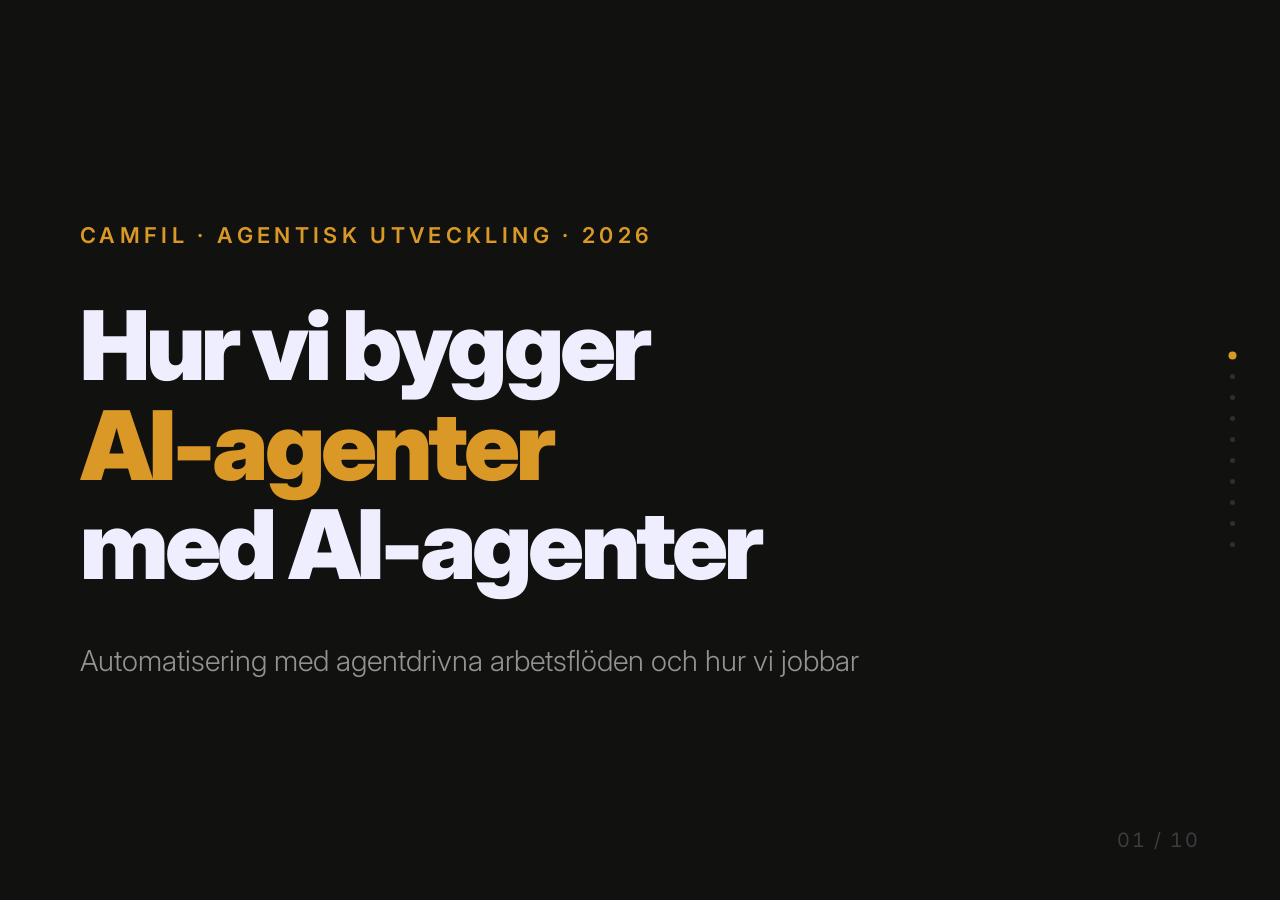
==== index.html @ 4ee9a657 "workflow: Mål 2 impl+test->5%, planering->35%, review->45% https://claude.ai/code/session_01Pp6JruRg" ====
<!DOCTYPE html>
<html lang="sv">
<head>
  <meta charset="UTF-8">
  <meta name="viewport" content="width=device-width, initial-scale=1.0">
  <title>Agentisk Utveckling @ Camfil</title>
  <link rel="icon" href="favicon.ico" sizes="any">
  <link rel="preconnect" href="https://fonts.googleapis.com">
  <link rel="preconnect" href="https://fonts.gstatic.com" crossorigin>
  <link href="https://fonts.googleapis.com/css2?family=Inter:wght@300;400;500;600;700;900&display=swap" rel="stylesheet">
  <style>
    :root {
      --accent:  #da9926;
      --acc-bg:  rgba(218,153,38,0.1);
      --acc-bd:  rgba(218,153,38,0.2);
      --muted:   #939393;
      --hero-bg: #111110;
      --white:   #ffffff;
      --sepia:   #faf6ef;
    }

    *, *::before, *::after { box-sizing: border-box; margin: 0; padding: 0; }
    html, body { height: 100%; }

    body {
      font-family: 'Inter', system-ui, sans-serif;
      background: var(--hero-bg);
      overflow: hidden;
      transition: background-color 0.25s ease;
    }

    main {
      height: 100vh;
      overflow-y: scroll;
      scroll-snap-type: y mandatory;
      overscroll-behavior-y: none;
    }

    /* ── Sections: alternating white / sepia, hero dark ── */
    section {
      height: 100vh;
      scroll-snap-align: start;
      position: relative;
      display: flex;
      flex-direction: column;
      justify-content: center;
      padding: 2.5rem clamp(2rem, 7vw, 6rem);
      color: #0d0d1e;
      border-radius: 20px 20px 0 0;
    }

    /* Cap content width and center on wide screens, double base font */
    @media (min-width: 900px) {
      html { font-size: 32px; }
      section {
        padding-left:  max(2.5rem, calc(50% - 600px));
        padding-right: max(2.5rem, calc(50% - 600px));
      }
    }

    /* Even content slides: white */
    section:nth-child(2n)   { background: var(--white); }

    /* Odd content slides (not hero): sepia */
    section:nth-child(2n+1):not(:first-child) { background: var(--sepia); }

    /* Hero: mörk */
    section:first-child {
      background: var(--hero-bg);
      color: #eeeeff;
      border-radius: 0;
    }

    /* ── Hero ── */
    .eyebrow {
      font-size: 0.68rem;
      font-weight: 600;
      letter-spacing: 0.2em;
      text-transform: uppercase;
      color: var(--accent);
      margin-bottom: 1.5rem;
    }

    h1 {
      font-size: clamp(3rem, 7vw, 6rem);
      font-weight: 900;
      line-height: 1.04;
      letter-spacing: -0.04em;
      margin-bottom: 1.5rem;
    }

    h1 em { font-style: normal; color: var(--accent); }

    .hero-sub {
      font-size: clamp(0.9rem, 1.4vw, 1.1rem);
      color: var(--muted);
      font-weight: 300;
      max-width: 46ch;
    }

    /* ── Slide header ── */
    .slide-label {
      font-size: 0.65rem;
      font-weight: 600;
      letter-spacing: 0.18em;
      text-transform: uppercase;
      color: var(--accent);
      margin-bottom: 0.35rem;
    }

    h2 {
      font-size: clamp(1.7rem, 3.5vw, 3rem);
      font-weight: 700;
      letter-spacing: -0.03em;
      margin-bottom: 0.7rem;
    }

    /* ── Horizontal scroll wrapper for wide grids ── */
    .scroll-x {
      overflow-x: auto;
      overscroll-behavior: contain;
      padding-bottom: 0.5rem;
    }

    /* ── Grids ── */
    .cols   { display: grid; gap: 1rem; }
    .cols-2 { grid-template-columns: 1fr 1fr; }
    .cols-3 { grid-template-columns: 1fr 1fr 1fr; }
    .stack  { display: flex; flex-direction: column; gap: 0.3rem; }

    @media (max-width: 600px) {
      .cols-2, .cols-3 { grid-template-columns: 1fr; }
    }

    /* ── External link badge ── */
    .ext {
      font-size: 0.48em;
      font-weight: 700;
      color: var(--accent);
      text-decoration: none;
      border-bottom: 1px solid rgba(218,153,38,0.35);
      letter-spacing: 0.06em;
      padding: 0.05em 0.2em;
      vertical-align: middle;
      margin-left: 0.25em;
      opacity: 0.65;
      transition: opacity 0.15s;
      white-space: nowrap;
    }
    .ext:hover { opacity: 1; }

    /* ── Card ── */
    .card {
      border-radius: 12px;
      padding: 0.45rem 1.1rem;
    }

    /* White slide → kort med ljusgrå bakgrund */
    section:nth-child(2n) .card {
      background: #f4f4f8;
      border: 1px solid #e8e8ee;
    }

    /* Sepia slide → vita kort */
    section:nth-child(2n+1):not(:first-child) .card {
      background: var(--white);
      box-shadow: 0 1px 3px rgba(13,13,30,0.07), 0 0 0 1px rgba(13,13,30,0.05);
    }

    .card-head {
      display: flex;
      align-items: center;
      flex-wrap: wrap;
      gap: 0.45rem;
      margin-bottom: 0.35rem;
    }

    .card-head .card-label { margin-bottom: 0; }

    .card-label {
      font-size: 0.62rem;
      font-weight: 700;
      letter-spacing: 0.14em;
      text-transform: uppercase;
      color: var(--accent);
      margin-bottom: 0.85rem;
    }

    /* ── List ── */
    ul.pts {
      list-style: none;
      display: flex;
      flex-direction: column;
      gap: 0.4rem;
    }

    ul.pts li {
      display: flex;
      gap: 0.55rem;
      font-size: 0.95rem;
      color: var(--muted);
      line-height: 1.45;
    }

    ul.pts li::before {
      content: '›';
      color: var(--accent);
      font-weight: 700;
      flex-shrink: 0;
    }

    /* ── Flow nodes ── */
    .flow {
      display: flex;
      align-items: center;
      gap: 0.4rem;
      flex-wrap: wrap;
      margin: 0.4rem 0;
    }

    .fn {
      background: rgba(13,13,30,0.05);
      border: 1px solid rgba(13,13,30,0.1);
      border-radius: 6px;
      padding: 0.3rem 0.8rem;
      font-size: 0.9rem;
      font-weight: 500;
    }

    .fa { color: var(--accent); font-size: 0.85rem; }

    /* ── Tags ── */
    .tags { display: flex; flex-wrap: wrap; gap: 0.38rem; margin-top: 0.5rem; }

    .tag {
      padding: 0.18rem 0.6rem;
      border-radius: 99px;
      font-size: 0.67rem;
      font-weight: 600;
      background: var(--acc-bg);
      border: 1px solid var(--acc-bd);
      color: var(--accent);
    }
    .tag.t { background: var(--acc-bg); border-color: var(--acc-bd); color: var(--accent); }
    .tag.g { background: rgba(22,163,74,0.1);  border-color: rgba(22,163,74,0.2);  color: #16a34a; }

    /* ── Bullet rows ── */
    .brows { display: flex; flex-direction: column; gap: 0.35rem; }
    .brow  { display: flex; align-items: flex-start; gap: 0.65rem; }

    .bicon {
      width: 1.7rem;
      height: 1.7rem;
      border-radius: 8px;
      background: var(--acc-bg);
      border: 1px solid var(--acc-bd);
      display: flex;
      align-items: center;
      justify-content: center;
      font-size: 0.85rem;
      flex-shrink: 0;
      margin-top: 0.05rem;
    }

    .bt { font-size: 1rem; font-weight: 600; margin-bottom: 0.15rem; }
    .bd { font-size: 0.85rem; color: var(--muted); line-height: 1.3; }

    /* ── Explainer text ── */
    .explain { font-size: 0.85rem; color: var(--muted); margin-bottom: 0.4rem; }

    /* ── Meme slides ── */
    .meme {
      display: flex;
      flex-direction: column;
      align-items: center;
      justify-content: center;
      height: 100%;
      text-align: center;
      gap: 1.5rem;
    }

    .meme-title {
      font-size: clamp(2.5rem, 6vw, 5rem);
      font-weight: 900;
      letter-spacing: -0.03em;
      margin: 0;
    }

    .meme-img {
      max-width: min(85vw, 28rem);
      max-height: 50vh;
      border-radius: 12px;
      box-shadow: 0 8px 28px rgba(0,0,0,0.3);
    }

    /* ── Nav dots ── */
    #dots {
      position: fixed;
      right: 1.4rem;
      top: 50%;
      transform: translateY(-50%);
      display: flex;
      flex-direction: column;
      gap: 0.5rem;
      z-index: 999;
    }

    .dot {
      width: 5px;
      height: 5px;
      border-radius: 50%;
      background: rgba(100,100,140,0.35);
      border: none;
      cursor: pointer;
      padding: 0;
      transition: background .2s, transform .2s;
    }

    .dot.on { background: var(--accent); transform: scale(1.6); }

    /* ── Slide counter ── */
    .ctr {
      position: absolute;
      bottom: 1.5rem;
      right: 2.5rem;
      font-size: 0.62rem;
      letter-spacing: 0.1em;
      font-variant-numeric: tabular-nums;
      color: rgba(13,13,30,0.25);
    }

    section:first-child .ctr { color: rgba(238,238,255,0.2); }

    /* ── Tooltip on brow items ── */
    .brow-tip { position: relative; }
    .brow-tip::after {
      content: attr(data-tip);
      position: absolute;
      bottom: calc(100% + 0.4rem);
      left: 0;
      background: rgba(13,13,30,0.93);
      color: #eeeeff;
      padding: 0.55em 0.8em;
      border-radius: 10px;
      font-size: 0.55rem;
      line-height: 1.5;
      width: 18rem;
      max-width: 90vw;
      pointer-events: none;
      opacity: 0;
      transition: opacity 0.15s ease;
      z-index: 50;
    }
    .brow-tip:hover::after { opacity: 1; }

    /* ── Insikter slide: 3-col tighter fit at 720p ── */
    #insikter .brows { gap: 0.65rem; }
    #insikter h2 { margin-bottom: 0.3rem; }
    #insikter .slide-label { margin-bottom: 0.12rem; }
    #insikter .bt { font-size: 0.82rem; }
    #insikter .bd { font-size: 0.72rem; }
    #insikter .bicon { width: 1.2rem; height: 1.2rem; font-size: 0.72rem; }
    #insikter .brow { gap: 0.4rem; }

    /* ── Phase bars ── */
    .ph-legend {
      display: flex;
      gap: 1.1rem;
      margin-bottom: 1rem;
      flex-wrap: wrap;
    }
    .ph-legend span {
      display: flex;
      align-items: center;
      gap: 0.3rem;
      font-size: 0.6rem;
      font-weight: 600;
      text-transform: uppercase;
      letter-spacing: 0.12em;
      color: var(--muted);
    }
    .ph-dot {
      display: inline-block;
      width: 0.55rem;
      height: 0.55rem;
      border-radius: 2px;
      flex-shrink: 0;
    }
    .ph-bars { display: flex; flex-direction: column; gap: 1rem; }
    .ph-row  { display: flex; align-items: center; gap: 0.85rem; }
    .ph-lbl  {
      width: 3.5rem;
      font-size: 0.65rem;
      font-weight: 700;
      text-align: right;
      color: var(--muted);
      flex-shrink: 0;
      white-space: nowrap;
    }
    .ph-track {
      display: flex;
      height: 2.6rem;
      border-radius: 10px;
      overflow: hidden;
      gap: 3px;
    }
    .ph-seg {
      display: flex;
      align-items: center;
      justify-content: center;
      min-width: 0;
      overflow: hidden;
    }
    .ph-seg span {
      font-size: 0.48rem;
      font-weight: 700;
      color: rgba(255,255,255,0.9);
      white-space: nowrap;
      letter-spacing: 0.06em;
      text-transform: uppercase;
    }
    .ph-seg.ph-hi { box-shadow: 0 5px 0 0 rgba(255,255,255,0.75) inset; }
    .ph-col { display: flex; flex-direction: column; gap: 0.25rem; flex: 1; }
    .ph-note { font-size: 0.46rem; font-weight: 500; color: var(--muted); }
  </style>
</head>
<body>

<nav id="dots" aria-label="Navigering"></nav>

<main id="scroll">

  <!-- 1 ── HERO -->
  <section id="hero">
    <p class="eyebrow">Camfil · Agentisk Utveckling · 2026</p>
    <h1>Hur vi bygger<br><em>AI-agenter</em><br>med AI-agenter</h1>
    <p class="hero-sub">Automatisering med agentdrivna arbetsflöden och hur vi jobbar</p>
    <span class="ctr">01 / 10</span>
  </section>

  <!-- 2 ── VAD VI BYGGER -->
  <section id="system">
    <p class="slide-label">Systemet</p>
    <h2>Vad vi bygger</h2>
    <div class="flow" style="margin-bottom:1.25rem">
      <span class="fn">Mailbox</span>
      <span class="fa">→</span>
      <span class="fn">Logic Apps</span>
      <span class="fa">→</span>
      <span class="fn">LangGraph-tjänst</span>
      <span class="fa">→</span>
      <span class="fn">ERP</span>
    </div>
    <div class="cols cols-2">
      <div class="card">
        <p class="card-label">Chat-Agent</p>
        <ul class="pts">
          <li>Hanterar kundfrågor och statusförfrågningar</li>
          <li>Söker i ordrar, produkter och kundinformation</li>
          <li>Outlook/mailbox-integration, taggar som AI Quote</li>
          <li>HITL-bekräftelse för att konvertera offert till order</li>
        </ul>
      </div>
      <div class="card">
        <p class="card-label">Mail-to-Order</p>
        <ul class="pts">
          <li>Tolkar mejlbilagor med Document Intelligence</li>
          <li>Matchar kunder/produkter och graderar träffsäkerheten</li>
          <li>Förbereder PO/RFQ-underlag och skickar godkänt till ERP</li>
          <li>Kräver mänsklig verifiering innan order bekräftas</li>
        </ul>
      </div>
    </div>
    <span class="ctr">02 / 10</span>
  </section>

  <!-- 3 ── ARKITEKTUR -->
  <section id="arkitektur">
    <p class="slide-label">Teknik</p>
    <h2>Arkitektur & Integration</h2>
    <div style="margin-bottom:0.6rem">
      <p style="font-size:0.65rem;color:var(--accent);font-weight:700;letter-spacing:0.14em;text-transform:uppercase;margin-bottom:0.4rem">Inläsning (sök)</p>
      <div class="flow">
        <span class="fn">ERP-system</span>
        <span class="fa">→</span>
        <span class="fn">Microsoft Fabric</span>
        <span class="fa">→</span>
        <span class="fn">Azure Search</span>
      </div>
      <div class="tags">
        <span class="tag t">Ordrar</span>
        <span class="tag t">Produkter</span>
        <span class="tag t">Kunder</span>
        <span class="tag">EMEA</span>
        <span class="tag">AMER</span>
      </div>
    </div>
    <p class="explain">ERP är affärssystem som hanterar ordrar, lager och kunddata hos Camfils bolag i olika regioner. Orderexport sker per ERP, med olika integrationssätt</p>
    <div class="stack">
        <div class="card">
          <div class="card-head">
            <p class="card-label">Dynamics 365</p>
            <span class="tag">Europa</span>
            <span class="tag">EMEA</span>
          </div>
          <p class="bd">Orderexport via Azure API Management</p>
        </div>
        <div class="card">
          <div class="card-head">
            <p class="card-label">MacPac</p>
            <span class="tag">USA</span>
            <span class="tag">AMER</span>
          </div>
          <p class="bd">Filbaserad orderexport</p>
        </div>
        <div class="card">
          <div class="card-head">
            <p class="card-label">Varnet</p>
            <span class="tag">Kanada</span>
            <span class="tag">AMER</span>
          </div>
          <p class="bd">Orderexport via SalesOrders REST API</p>
        </div>
    </div>
    <span class="ctr">03 / 10</span>
  </section>

  <!-- 4 ── MEME: WINDOWS -->
  <section id="windows">
    <div class="meme">
      <h2 class="meme-title">Windows</h2>
      <img class="meme-img" src="assets/windows-nerd.jpg" alt="90-talsnörd vid en gammal dator i källaren">
    </div>
    <span class="ctr">04 / 10</span>
  </section>

  <!-- 5 ── MEME: WSL -->
  <section id="wsl">
    <div class="meme">
      <h2 class="meme-title">WSL</h2>
      <img class="meme-img" src="assets/hackerman-powerglove.jpg" alt="Hackerman drar på sin powerglove">
    </div>
    <span class="ctr">05 / 10</span>
  </section>

  <!-- 6 ── PRODUKTION & MONITORERING -->
  <section id="produktion">
    <p class="slide-label">Produktion</p>
    <h2>Monitorering & Produktionsdata</h2>
    <div class="cols cols-2">
      <div class="brows">
        <div class="brow">
          <div class="bicon">👁</div>
          <div>
            <p class="bt">App Insights</p>
            <p class="bd">Direkta frågor mot telemetri, traces och loggar</p>
          </div>
        </div>
        <div class="brow">
          <div class="bicon">📊</div>
          <div>
            <p class="bt">Microsoft Fabric</p>
            <p class="bd">Analytics, datakvalitet och pipeline-status</p>
          </div>
        </div>
      </div>
      <div class="brows">
        <div class="brow">
          <div class="bicon">🗄</div>
          <div>
            <p class="bt">Läsåtkomst till prod-DB</p>
            <p class="bd">Direkta frågor för diagnos och validering</p>
          </div>
        </div>
        <div class="brow">
          <div class="bicon">🔁</div>
          <div>
            <p class="bt">Produktionsdata</p>
            <p class="bd">Anrop mot API och Logic Apps för kontrollerad omkörning. Konservativ retry-strategi minskar risken för dubbletter</p>
          </div>
        </div>
      </div>
    </div>
    <span class="ctr">06 / 10</span>
  </section>

  <!-- 7 ── AGENTDRIVET ARBETSSÄTT -->
  <section id="arbetsprocess">
    <p class="slide-label">Arbetssätt</p>
    <h2>Agentdriven arbetsprocess</h2>
    <div class="flow" style="margin-bottom:1.25rem">
      <span class="fn">DevOps MCP</span>
      <span class="fa">→</span>
      <span class="fn">Worktree + tmux</span>
      <span class="fa">→</span>
      <span class="fn">Design / plan</span>
      <span class="fa">→</span>
      <span class="fn">Kod</span>
      <span class="fa">→</span>
      <span class="fn">Testskills</span>
    </div>
    <div class="cols cols-2">
      <div class="brows">
        <div class="brow">
          <div class="bicon">🗂</div>
          <div>
            <p class="bt">DevOps MCP</p>
            <p class="bd">Agenten hämtar och uppdaterar tasks direkt, utan att lämna terminalen</p>
          </div>
        </div>
        <div class="brow">
          <div class="bicon">⌥</div>
          <div>
            <p class="bt">Worktree + tmux</p>
            <p class="bd">Egen branch och session per uppgift, flera agenter parallellt</p>
          </div>
        </div>
      </div>
      <div class="brows">
        <div class="brow">
          <div class="bicon">🧭</div>
          <div>
            <p class="bt">Design / plan</p>
            <p class="bd">Agenten skissar lösningen innan koden skrivs</p>
          </div>
        </div>
        <div class="brow">
          <div class="bicon">🧪</div>
          <div>
            <p class="bt">Testskills</p>
            <p class="bd">E2E- och subgraph-tester lokalt, mot en live LLM</p>
          </div>
        </div>
      </div>
    </div>
    <span class="ctr">07 / 10</span>
  </section>

  <!-- 8 ── LOKALA SUPERKRAFTER -->
  <section id="superkrafter">
    <p class="slide-label">Miljö</p>
    <h2>Lokala superkrafter</h2>
    <div class="cols cols-2">
      <div class="brows">
        <div class="brow">
          <div class="bicon">🧪</div>
          <div>
            <p class="bt">TDD + coding-subagents</p>
            <p class="bd">Testdriven implementation med dedikerade coding-subagents</p>
          </div>
        </div>
        <div class="brow">
          <div class="bicon">📚</div>
          <div>
            <p class="bt">Best practices & discovery</p>
            <p class="bd">/langgraph-fundamentals + <a href="https://github.com/safishamsi/graphify" target="_blank" class="ext">graphify ↗</a> hittar och indexerar i kodbasen</p>
          </div>
        </div>
        <div class="brow">
          <div class="bicon">🌐</div>
          <div>
            <p class="bt">Chrome MCP</p>
            <p class="bd">Agenten kör webbläsaren själv, browsertestning utan manuella steg</p>
          </div>
        </div>
      </div>
      <div class="brows">
        <div class="brow">
          <div class="bicon">🔍</div>
          <div>
            <p class="bt">/code-review & /simplify</p>
            <p class="bd">Flera skills som granskar och förenklar kod innan den når en människa</p>
          </div>
        </div>
        <div class="brow">
          <div class="bicon">✅</div>
          <div>
            <p class="bt">/pr-ready</p>
            <p class="bd">Stämmer av mot issue och acceptanskriterier, lintar, testar, skapar PR med mall och tilldelar reviewers</p>
          </div>
        </div>
      </div>
    </div>
    <span class="ctr">08 / 10</span>
  </section>

  <!-- 9 ── INSIKTER -->
  <section id="insikter">
    <p class="slide-label">Insikter</p>
    <h2>Vad vi lärt oss</h2>
    <div class="cols cols-3">
      <div class="brows">
        <div class="brow">
          <div class="bicon">💸</div>
          <div>
            <p class="bt">Äntligen lönsamt att optimera</p>
            <p class="bd">Det som scriptas sparar pengar. Manuellt klickande gör det inte</p>
          </div>
        </div>
        <div class="brow">
          <div class="bicon">🤝</div>
          <div>
            <p class="bt">Mindre kontroll, bättre resultat</p>
            <p class="bd">Styrda flöden fastnar. Fria supervisors löser det</p>
          </div>
        </div>
        <div class="brow">
          <div class="bicon">⚡</div>
          <div>
            <p class="bt">Parallellism kan vara billigare</p>
            <p class="bd">Fler anrop men färre agent-turns. Totalt billigare</p>
          </div>
        </div>
      </div>
      <div class="brows">
        <div class="brow">
          <div class="bicon">🧹</div>
          <div>
            <p class="bt">#lintmaxxing</p>
            <p class="bd">Alla lint-regler på. Tvingar fram enklare kod</p>
          </div>
        </div>
        <div class="brow">
          <div class="bicon">🔄</div>
          <div>
            <p class="bt">Självförbättrande workflow</p>
            <p class="bd">Skills för rutinarbete. /insights fångar mönster</p>
          </div>
        </div>
        <div class="brow">
          <div class="bicon">🖥</div>
          <div>
            <p class="bt">Never touch UI again</p>
            <p class="bd">Bra MCP/CLI ersätter webb-UI. Snabbare och reproducerbart</p>
          </div>
        </div>
      </div>
      <div class="brows">
        <div class="brow">
          <div class="bicon">🔑</div>
          <div>
            <p class="bt">Ge agenten egna behörigheter</p>
            <p class="bd">PAT till GitHub/DevOps. Frikopplat, lättare att auditera</p>
          </div>
        </div>
        <div class="brow brow-tip" data-tip="Kontexthoarding: långa sessioner kompakterade flera gånger är samma mönster som tab-hoardaren. Man tänker och far för fort för att stanna upp och andas. Resultaten lider på samma sätt.">
          <div class="bicon">🗂️</div>
          <div>
            <p class="bt">Kontext = 100 tabbar</p>
            <p class="bd">Degraderar precision, komprimera rutinmässigt</p>
          </div>
        </div>
        <div class="brow brow-tip" data-tip="Bra format men vår användning var optimistisk: dynamiska projektioner och AI-styrda fält innebär att hela schemat måste in i kontext up front. Dyrt för varje anrop.">
          <div class="bicon">📐</div>
          <div>
            <p class="bt">Toon <a href="https://github.com/toon-format/toon" target="_blank" class="ext">gh ↗</a></p>
            <p class="bd">Hela schemat i kontext up front. Dyrt för dynamiska projektioner</p>
          </div>
        </div>
      </div>
    </div>
    <span class="ctr">09 / 10</span>
  </section>

  <!-- 10 ── PHASE VISUALIZATION -->
  <section id="workflow">
    <p class="slide-label">Insikter</p>
    <h2>Var formas förståelsen?</h2>
    <div class="ph-legend">
      <span><span class="ph-dot" style="background:#8b5cf6"></span>Spec</span>
      <span><span class="ph-dot" style="background:#3b82f6"></span>Planering</span>
      <span><span class="ph-dot" style="background:#da9926"></span>Implementation</span>
      <span><span class="ph-dot" style="background:#10b981"></span>Review</span>
      <span><span class="ph-dot" style="background:#06b6d4"></span>Test</span>
    </div>
    <div class="ph-bars">
      <div class="ph-row">
        <span class="ph-lbl">Förr</span>
        <div class="ph-col">
          <div class="ph-track">
            <div class="ph-seg" style="flex:10;background:#8b5cf6"></div>
            <div class="ph-seg" style="flex:10;background:#3b82f6"></div>
            <div class="ph-seg ph-hi" style="flex:50;background:#da9926"><span>Implementation</span></div>
            <div class="ph-seg" style="flex:20;background:#10b981"><span>Review</span></div>
            <div class="ph-seg" style="flex:10;background:#06b6d4"></div>
          </div>
          <p class="ph-note">Du kodar och lär dig om lösningen samtidigt</p>
        </div>
      </div>
      <div class="ph-row">
        <span class="ph-lbl">Nu</span>
        <div class="ph-col">
          <div class="ph-track">
            <div class="ph-seg ph-hi" style="flex:10;background:#8b5cf6"></div>
            <div class="ph-seg ph-hi" style="flex:10;background:#3b82f6"></div>
            <div class="ph-seg" style="flex:10;background:#da9926"></div>
            <div class="ph-seg ph-hi" style="flex:10;background:#10b981"></div>
            <div class="ph-seg" style="flex:10;background:#06b6d4"></div>
            <div class="ph-seg ph-hi" style="flex:10;background:#3b82f6"></div>
            <div class="ph-seg" style="flex:10;background:#da9926"></div>
            <div class="ph-seg ph-hi" style="flex:10;background:#10b981"></div>
            <div class="ph-seg" style="flex:5;background:#da9926"></div>
            <div class="ph-seg" style="flex:5;background:#06b6d4"></div>
          </div>
          <p class="ph-note">Planering = du formulerar avsikten. Impl = svart låda. Review = du betalar för otydligheten</p>
        </div>
      </div>
      <div class="ph-row">
        <span class="ph-lbl">Mål</span>
        <div class="ph-col">
          <div class="ph-track">
            <div class="ph-seg ph-hi" style="flex:10;background:#8b5cf6"><span>Spec</span></div>
            <div class="ph-seg ph-hi" style="flex:30;background:#3b82f6"><span>Planering</span></div>
            <div class="ph-seg" style="flex:10;background:#da9926"><span>Impl.</span></div>
            <div class="ph-seg ph-hi" style="flex:20;background:#10b981"><span>Review</span></div>
            <div class="ph-seg" style="flex:30;background:#06b6d4"><span>Test</span></div>
          </div>
          <p class="ph-note">Förståelsen kräver djup planering. Review validerar att avsikten landade rätt</p>
        </div>
      </div>
      <div class="ph-row">
        <span class="ph-lbl">Mål 2</span>
        <div class="ph-col">
          <div class="ph-track">
            <div class="ph-seg ph-hi" style="flex:10;background:#8b5cf6"><span>Spec</span></div>
            <div class="ph-seg ph-hi" style="flex:35;background:#3b82f6"><span>Planering</span></div>
            <div class="ph-seg" style="flex:5;background:#da9926"></div>
            <div class="ph-seg ph-hi" style="flex:45;background:#10b981"><span>Review</span></div>
            <div class="ph-seg" style="flex:5;background:#06b6d4"></div>
          </div>
          <p class="ph-note">Som mål, men testning delegeras till AI. Review bär mer av valideringen</p>
        </div>
      </div>
    </div>
    <span class="ctr">10 / 10</span>
  </section>

</main>

<script>
  const sections = [...document.querySelectorAll('section')];
  const nav      = document.getElementById('dots');
  const N        = sections.length;
  let   current  = 0;

  // Slide background colors in order — body bg syncs to previous slide's color
  const slideBgs = ['#111110', '#ffffff', '#faf6ef', '#ffffff', '#faf6ef', '#ffffff', '#faf6ef', '#ffffff', '#faf6ef', '#ffffff'];

  const dots = sections.map((_, i) => {
    const d = document.createElement('button');
    d.className = 'dot' + (i === 0 ? ' on' : '');
    d.setAttribute('aria-label', 'Bild ' + (i + 1));
    d.addEventListener('click', () => goTo(i));
    nav.appendChild(d);
    return d;
  });

  function goTo(i) { sections[i].scrollIntoView({ behavior: 'smooth' }); }

  const obs = new IntersectionObserver(entries => {
    entries.forEach(e => {
      if (e.isIntersecting && e.intersectionRatio >= 0.5) {
        const i = sections.indexOf(e.target);
        if (i >= 0) {
          current = i;
          dots.forEach((d, j) => d.classList.toggle('on', j === i));
          document.body.style.backgroundColor = slideBgs[Math.max(0, i - 1)];
          history.replaceState(null, '', '#' + e.target.id);
        }
      }
    });
  }, { threshold: 0.5 });

  sections.forEach(s => obs.observe(s));

  // Restore position from URL hash on load
  if (location.hash) {
    const target = document.querySelector(location.hash);
    if (target) setTimeout(() => target.scrollIntoView({ behavior: 'instant' }), 0);
  }

  document.addEventListener('keydown', e => {
    const fwd = e.key === 'ArrowDown' || e.key === 'PageDown' || e.key === ' ';
    const bck = e.key === 'ArrowUp'   || e.key === 'PageUp';
    if (fwd) { e.preventDefault(); goTo(Math.min(current + 1, N - 1)); }
    if (bck) { e.preventDefault(); goTo(Math.max(current - 1, 0)); }
    if (e.key === 'Home') { e.preventDefault(); goTo(0); }
    if (e.key === 'End')  { e.preventDefault(); goTo(N - 1); }
  });
</script>

</body>
</html>
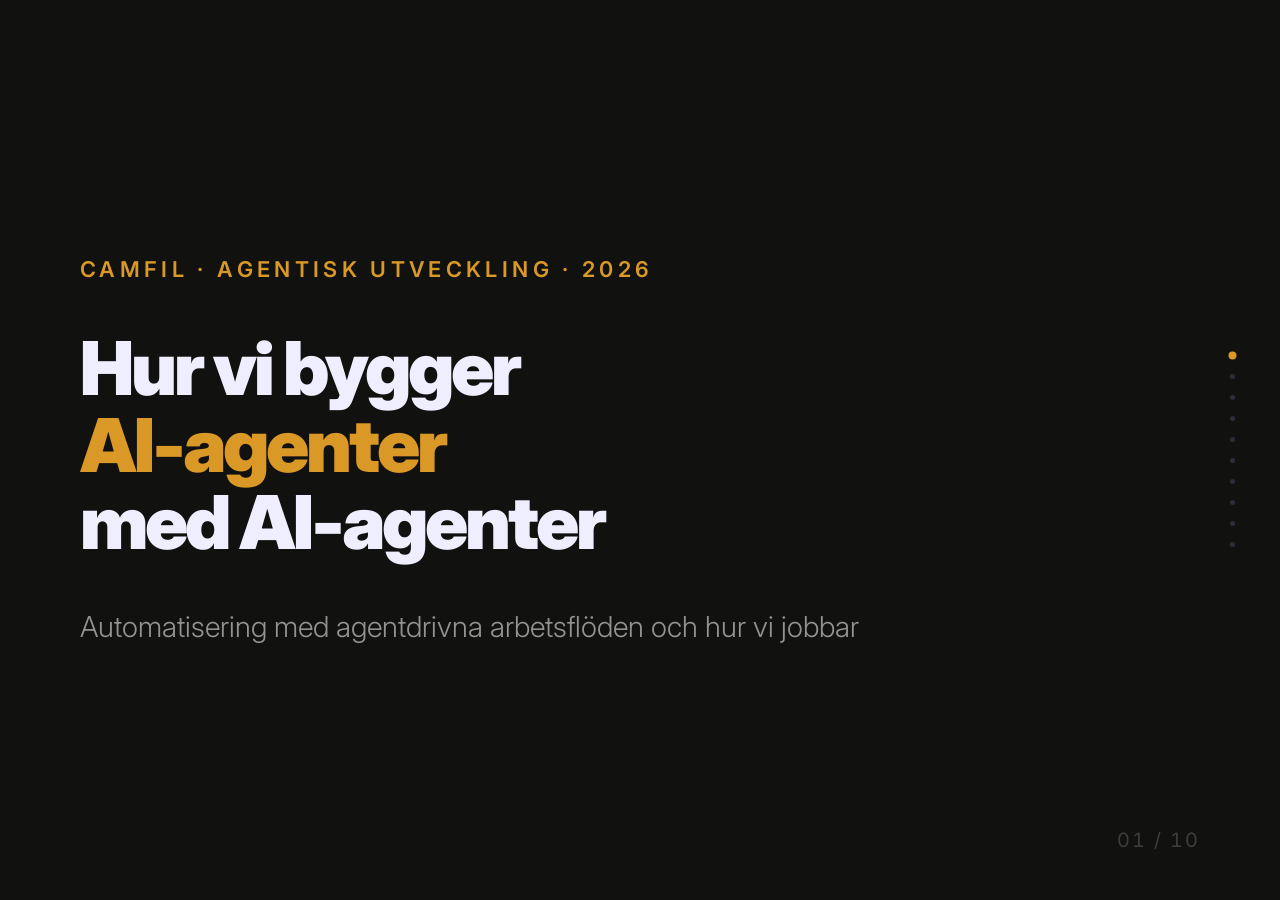
==== commit 449b8737: "hero: minska h1 (clamp 3rem->2.3rem), hyphens:none mot bindestrecksbyte https://claude.ai/code/sessi" ====
--- a/index.html
+++ b/index.html
@@ -82,11 +82,12 @@
     }
 
     h1 {
-      font-size: clamp(3rem, 7vw, 6rem);
+      font-size: clamp(2.3rem, 5.8vw, 5.5rem);
       font-weight: 900;
       line-height: 1.04;
       letter-spacing: -0.04em;
       margin-bottom: 1.5rem;
+      hyphens: none;
     }
 
     h1 em { font-style: normal; color: var(--accent); }
@@ -778,11 +779,11 @@
         <span class="ph-lbl">Förr</span>
         <div class="ph-col">
           <div class="ph-track">
-            <div class="ph-seg" style="flex:10;background:#8b5cf6"></div>
-            <div class="ph-seg" style="flex:10;background:#3b82f6"></div>
-            <div class="ph-seg ph-hi" style="flex:50;background:#da9926"><span>Implementation</span></div>
-            <div class="ph-seg" style="flex:20;background:#10b981"><span>Review</span></div>
-            <div class="ph-seg" style="flex:10;background:#06b6d4"></div>
+            <div class="ph-seg" data-pct="Spec · 10%" style="flex:10;background:#8b5cf6"></div>
+            <div class="ph-seg" data-pct="Planering · 10%" style="flex:10;background:#3b82f6"></div>
+            <div class="ph-seg ph-hi" data-pct="Implementation · 50%" style="flex:50;background:#da9926"><span>Implementation</span></div>
+            <div class="ph-seg" data-pct="Review · 20%" style="flex:20;background:#10b981"><span>Review</span></div>
+            <div class="ph-seg" data-pct="Test · 10%" style="flex:10;background:#06b6d4"></div>
           </div>
           <p class="ph-note">Du kodar och lär dig om lösningen samtidigt</p>
         </div>
@@ -791,16 +792,16 @@
         <span class="ph-lbl">Nu</span>
         <div class="ph-col">
           <div class="ph-track">
-            <div class="ph-seg ph-hi" style="flex:10;background:#8b5cf6"></div>
-            <div class="ph-seg ph-hi" style="flex:10;background:#3b82f6"></div>
-            <div class="ph-seg" style="flex:10;background:#da9926"></div>
-            <div class="ph-seg ph-hi" style="flex:10;background:#10b981"></div>
-            <div class="ph-seg" style="flex:10;background:#06b6d4"></div>
-            <div class="ph-seg ph-hi" style="flex:10;background:#3b82f6"></div>
-            <div class="ph-seg" style="flex:10;background:#da9926"></div>
-            <div class="ph-seg ph-hi" style="flex:10;background:#10b981"></div>
-            <div class="ph-seg" style="flex:5;background:#da9926"></div>
-            <div class="ph-seg" style="flex:5;background:#06b6d4"></div>
+            <div class="ph-seg ph-hi" data-pct="Spec · 10%" style="flex:10;background:#8b5cf6"></div>
+            <div class="ph-seg ph-hi" data-pct="Planering · 10%" style="flex:10;background:#3b82f6"></div>
+            <div class="ph-seg" data-pct="Implementation · 10%" style="flex:10;background:#da9926"></div>
+            <div class="ph-seg ph-hi" data-pct="Review · 10%" style="flex:10;background:#10b981"></div>
+            <div class="ph-seg" data-pct="Test · 10%" style="flex:10;background:#06b6d4"></div>
+            <div class="ph-seg ph-hi" data-pct="Planering · 10%" style="flex:10;background:#3b82f6"></div>
+            <div class="ph-seg" data-pct="Implementation · 10%" style="flex:10;background:#da9926"></div>
+            <div class="ph-seg ph-hi" data-pct="Review · 10%" style="flex:10;background:#10b981"></div>
+            <div class="ph-seg" data-pct="Implementation · 5%" style="flex:5;background:#da9926"></div>
+            <div class="ph-seg" data-pct="Test · 5%" style="flex:5;background:#06b6d4"></div>
           </div>
           <p class="ph-note">Planering = du formulerar avsikten. Impl = svart låda. Review = du betalar för otydligheten</p>
         </div>
@@ -809,26 +810,13 @@
         <span class="ph-lbl">Mål</span>
         <div class="ph-col">
           <div class="ph-track">
-            <div class="ph-seg ph-hi" style="flex:10;background:#8b5cf6"><span>Spec</span></div>
-            <div class="ph-seg ph-hi" style="flex:30;background:#3b82f6"><span>Planering</span></div>
-            <div class="ph-seg" style="flex:10;background:#da9926"><span>Impl.</span></div>
-            <div class="ph-seg ph-hi" style="flex:20;background:#10b981"><span>Review</span></div>
-            <div class="ph-seg" style="flex:30;background:#06b6d4"><span>Test</span></div>
+            <div class="ph-seg ph-hi" data-pct="Spec · 10%" style="flex:10;background:#8b5cf6"><span>Spec</span></div>
+            <div class="ph-seg ph-hi" data-pct="Planering · 30%" style="flex:30;background:#3b82f6"><span>Planering</span></div>
+            <div class="ph-seg" data-pct="Implementation · 10%" style="flex:10;background:#da9926"><span>Impl.</span></div>
+            <div class="ph-seg ph-hi" data-pct="Review · 35%" style="flex:35;background:#10b981"><span>Review</span></div>
+            <div class="ph-seg" data-pct="Test · 15%" style="flex:15;background:#06b6d4"><span>Test</span></div>
           </div>
           <p class="ph-note">Förståelsen kräver djup planering. Review validerar att avsikten landade rätt</p>
-        </div>
-      </div>
-      <div class="ph-row">
-        <span class="ph-lbl">Mål 2</span>
-        <div class="ph-col">
-          <div class="ph-track">
-            <div class="ph-seg ph-hi" style="flex:10;background:#8b5cf6"><span>Spec</span></div>
-            <div class="ph-seg ph-hi" style="flex:35;background:#3b82f6"><span>Planering</span></div>
-            <div class="ph-seg" style="flex:5;background:#da9926"></div>
-            <div class="ph-seg ph-hi" style="flex:45;background:#10b981"><span>Review</span></div>
-            <div class="ph-seg" style="flex:5;background:#06b6d4"></div>
-          </div>
-          <p class="ph-note">Som mål, men testning delegeras till AI. Review bär mer av valideringen</p>
         </div>
       </div>
     </div>
@@ -887,6 +875,28 @@
     if (e.key === 'Home') { e.preventDefault(); goTo(0); }
     if (e.key === 'End')  { e.preventDefault(); goTo(N - 1); }
   });
+
+  // Phase bar segment tooltips
+  const phTip = document.createElement('div');
+  Object.assign(phTip.style, {
+    position: 'fixed', pointerEvents: 'none', opacity: '0',
+    background: 'rgba(13,13,30,0.93)', color: '#eeeeff',
+    padding: '0.25em 0.6em', borderRadius: '6px',
+    fontSize: '0.7rem', fontWeight: '600', letterSpacing: '0.06em',
+    transition: 'opacity 0.1s', zIndex: '200', whiteSpace: 'nowrap',
+  });
+  document.body.appendChild(phTip);
+
+  document.querySelectorAll('.ph-seg[data-pct]').forEach(seg => {
+    seg.addEventListener('mouseenter', () => {
+      phTip.textContent = seg.dataset.pct;
+      phTip.style.opacity = '1';
+      const r = seg.getBoundingClientRect();
+      phTip.style.left = Math.round(r.left + r.width / 2 - phTip.offsetWidth / 2) + 'px';
+      phTip.style.top  = Math.round(r.bottom + 6) + 'px';
+    });
+    seg.addEventListener('mouseleave', () => { phTip.style.opacity = '0'; });
+  });
 </script>
 
 </body>
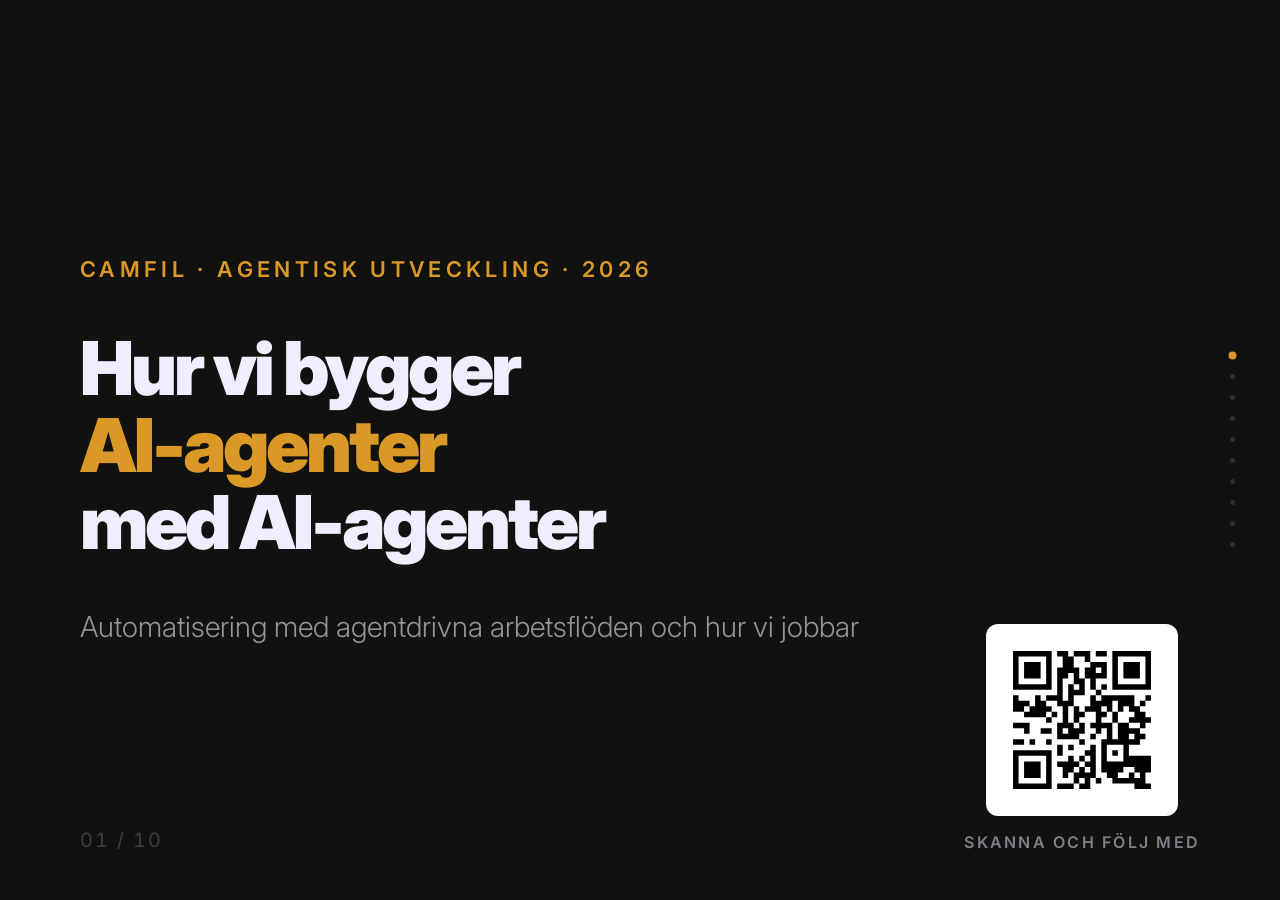
==== commit ba7f03a6: "hero: lägg till QR-kod (statisk SVG) mot 130n.github.io - Statisk SVG-QR, dark-on-light på vitt kort" ====
--- a/index.html
+++ b/index.html
@@ -99,6 +99,32 @@
       max-width: 46ch;
     }
 
+    /* ── Hero QR ── */
+    .hero-qr {
+      position: absolute;
+      bottom: 1.5rem;
+      right: 2.5rem;
+      display: flex;
+      flex-direction: column;
+      align-items: center;
+      gap: 0.5rem;
+    }
+    .hero-qr img {
+      width: 6rem;
+      height: 6rem;
+      background: #fff;
+      padding: 0.5rem;
+      border-radius: 12px;
+      display: block;
+    }
+    .hero-qr span {
+      font-size: 0.5rem;
+      letter-spacing: 0.14em;
+      text-transform: uppercase;
+      font-weight: 600;
+      color: rgba(238,238,255,0.5);
+    }
+
     /* ── Slide header ── */
     .slide-label {
       font-size: 0.65rem;
@@ -330,7 +356,7 @@
       color: rgba(13,13,30,0.25);
     }
 
-    section:first-child .ctr { color: rgba(238,238,255,0.2); }
+    section:first-child .ctr { color: rgba(238,238,255,0.2); left: 2.5rem; right: auto; }
 
     /* ── Tooltip on brow items ── */
     .brow-tip { position: relative; }
@@ -436,6 +462,10 @@
     <p class="eyebrow">Camfil · Agentisk Utveckling · 2026</p>
     <h1>Hur vi bygger<br><em>AI-agenter</em><br>med AI-agenter</h1>
     <p class="hero-sub">Automatisering med agentdrivna arbetsflöden och hur vi jobbar</p>
+    <div class="hero-qr">
+      <img src="assets/qr.svg" alt="QR-kod till presentationen">
+      <span>Skanna och följ med</span>
+    </div>
     <span class="ctr">01 / 10</span>
   </section>
 
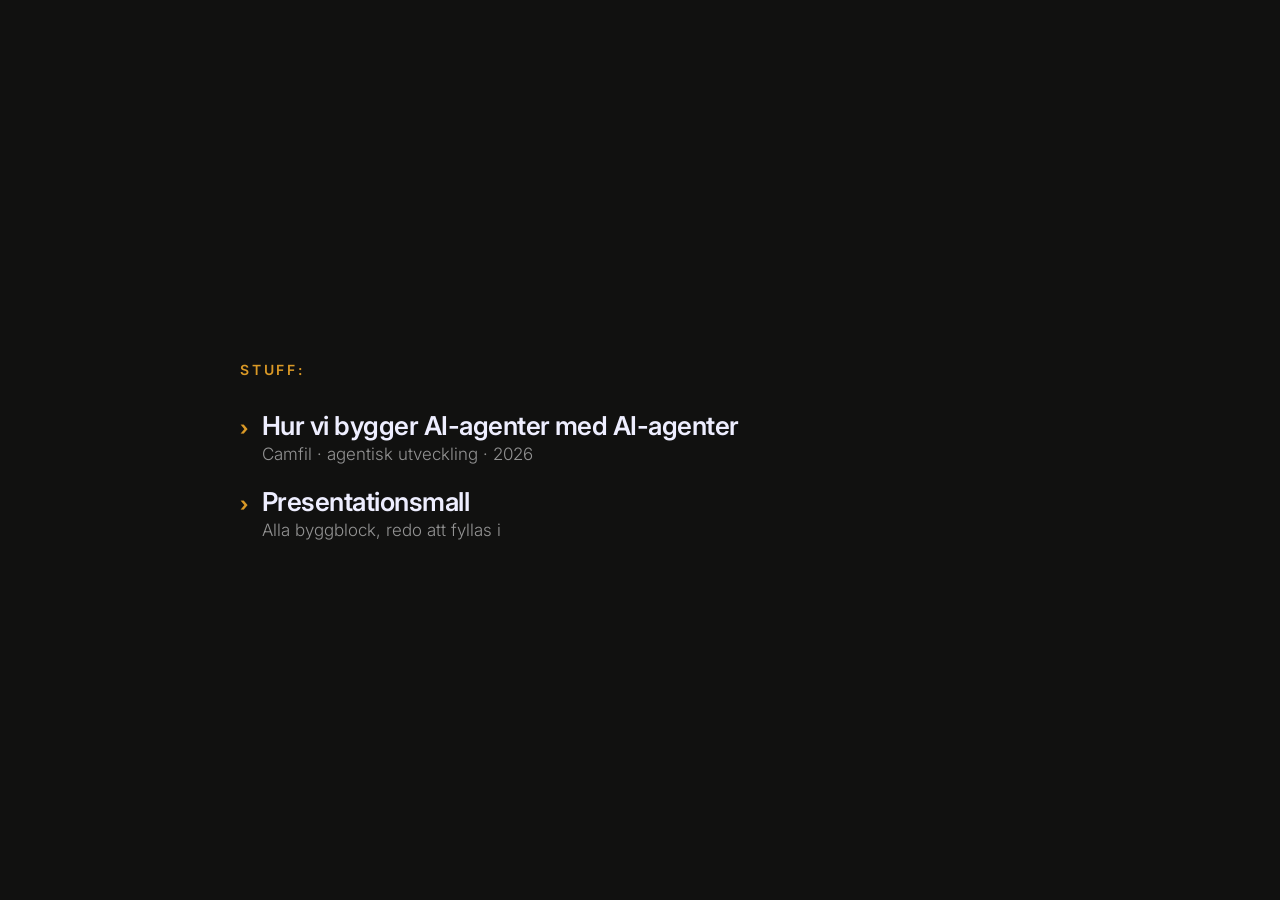
==== commit 872d1c71: "omstrukturera: landningssida + presentationsmall + delad CSS - Döper om presentationen index.html ->" ====
--- a/index.html
+++ b/index.html
@@ -3,931 +3,90 @@
 <head>
   <meta charset="UTF-8">
   <meta name="viewport" content="width=device-width, initial-scale=1.0">
-  <title>Agentisk Utveckling @ Camfil</title>
+  <title>130n</title>
   <link rel="icon" href="favicon.ico" sizes="any">
   <link rel="preconnect" href="https://fonts.googleapis.com">
   <link rel="preconnect" href="https://fonts.gstatic.com" crossorigin>
   <link href="https://fonts.googleapis.com/css2?family=Inter:wght@300;400;500;600;700;900&display=swap" rel="stylesheet">
   <style>
     :root {
-      --accent:  #da9926;
-      --acc-bg:  rgba(218,153,38,0.1);
-      --acc-bd:  rgba(218,153,38,0.2);
-      --muted:   #939393;
-      --hero-bg: #111110;
-      --white:   #ffffff;
-      --sepia:   #faf6ef;
+      --accent: #da9926;
+      --muted:  #939393;
+      --bg:     #111110;
     }
 
     *, *::before, *::after { box-sizing: border-box; margin: 0; padding: 0; }
     html, body { height: 100%; }
+    @media (min-width: 900px) { html { font-size: 20px; } }
 
     body {
       font-family: 'Inter', system-ui, sans-serif;
-      background: var(--hero-bg);
-      overflow: hidden;
-      transition: background-color 0.25s ease;
+      background: var(--bg);
+      color: #eeeeff;
+      display: flex;
+      align-items: center;
+      min-height: 100%;
+      padding: clamp(2rem, 7vw, 6rem);
     }
 
-    main {
-      height: 100vh;
-      overflow-y: scroll;
-      scroll-snap-type: y mandatory;
-      overscroll-behavior-y: none;
-    }
+    main { width: 100%; max-width: 40rem; margin: 0 auto; }
 
-    /* ── Sections: alternating white / sepia, hero dark ── */
-    section {
-      height: 100vh;
-      scroll-snap-align: start;
-      position: relative;
-      display: flex;
-      flex-direction: column;
-      justify-content: center;
-      padding: 2.5rem clamp(2rem, 7vw, 6rem);
-      color: #0d0d1e;
-      border-radius: 20px 20px 0 0;
-    }
-
-    /* Cap content width and center on wide screens, double base font */
-    @media (min-width: 900px) {
-      html { font-size: 32px; }
-      section {
-        padding-left:  max(2.5rem, calc(50% - 600px));
-        padding-right: max(2.5rem, calc(50% - 600px));
-      }
-    }
-
-    /* Even content slides: white */
-    section:nth-child(2n)   { background: var(--white); }
-
-    /* Odd content slides (not hero): sepia */
-    section:nth-child(2n+1):not(:first-child) { background: var(--sepia); }
-
-    /* Hero: mörk */
-    section:first-child {
-      background: var(--hero-bg);
-      color: #eeeeff;
-      border-radius: 0;
-    }
-
-    /* ── Hero ── */
-    .eyebrow {
-      font-size: 0.68rem;
+    .label {
+      font-size: 0.7rem;
       font-weight: 600;
       letter-spacing: 0.2em;
       text-transform: uppercase;
       color: var(--accent);
-      margin-bottom: 1.5rem;
+      margin-bottom: 1.6rem;
     }
 
-    h1 {
-      font-size: clamp(2.3rem, 5.8vw, 5.5rem);
-      font-weight: 900;
-      line-height: 1.04;
-      letter-spacing: -0.04em;
-      margin-bottom: 1.5rem;
-      hyphens: none;
+    ul { list-style: none; display: flex; flex-direction: column; gap: 1.1rem; }
+
+    li a {
+      display: flex;
+      align-items: baseline;
+      gap: 0.7rem;
+      text-decoration: none;
+      color: inherit;
+      transition: color 0.15s;
     }
+    li a:hover { color: var(--accent); }
+    li a:hover .arrow { transform: translateX(3px); }
 
-    h1 em { font-style: normal; color: var(--accent); }
-
-    .hero-sub {
-      font-size: clamp(0.9rem, 1.4vw, 1.1rem);
-      color: var(--muted);
-      font-weight: 300;
-      max-width: 46ch;
-    }
-
-    /* ── Hero QR ── */
-    .hero-qr {
-      position: absolute;
-      bottom: 1.5rem;
-      right: 2.5rem;
-      display: flex;
-      flex-direction: column;
-      align-items: center;
-      gap: 0.5rem;
-    }
-    .hero-qr img {
-      width: 6rem;
-      height: 6rem;
-      background: #fff;
-      padding: 0.5rem;
-      border-radius: 12px;
-      display: block;
-    }
-    .hero-qr span {
-      font-size: 0.5rem;
-      letter-spacing: 0.14em;
-      text-transform: uppercase;
-      font-weight: 600;
-      color: rgba(238,238,255,0.5);
-    }
-
-    /* ── Slide header ── */
-    .slide-label {
-      font-size: 0.65rem;
-      font-weight: 600;
-      letter-spacing: 0.18em;
-      text-transform: uppercase;
-      color: var(--accent);
-      margin-bottom: 0.35rem;
-    }
-
-    h2 {
-      font-size: clamp(1.7rem, 3.5vw, 3rem);
-      font-weight: 700;
-      letter-spacing: -0.03em;
-      margin-bottom: 0.7rem;
-    }
-
-    /* ── Horizontal scroll wrapper for wide grids ── */
-    .scroll-x {
-      overflow-x: auto;
-      overscroll-behavior: contain;
-      padding-bottom: 0.5rem;
-    }
-
-    /* ── Grids ── */
-    .cols   { display: grid; gap: 1rem; }
-    .cols-2 { grid-template-columns: 1fr 1fr; }
-    .cols-3 { grid-template-columns: 1fr 1fr 1fr; }
-    .stack  { display: flex; flex-direction: column; gap: 0.3rem; }
-
-    @media (max-width: 600px) {
-      .cols-2, .cols-3 { grid-template-columns: 1fr; }
-    }
-
-    /* ── External link badge ── */
-    .ext {
-      font-size: 0.48em;
-      font-weight: 700;
-      color: var(--accent);
-      text-decoration: none;
-      border-bottom: 1px solid rgba(218,153,38,0.35);
-      letter-spacing: 0.06em;
-      padding: 0.05em 0.2em;
-      vertical-align: middle;
-      margin-left: 0.25em;
-      opacity: 0.65;
-      transition: opacity 0.15s;
-      white-space: nowrap;
-    }
-    .ext:hover { opacity: 1; }
-
-    /* ── Card ── */
-    .card {
-      border-radius: 12px;
-      padding: 0.45rem 1.1rem;
-    }
-
-    /* White slide → kort med ljusgrå bakgrund */
-    section:nth-child(2n) .card {
-      background: #f4f4f8;
-      border: 1px solid #e8e8ee;
-    }
-
-    /* Sepia slide → vita kort */
-    section:nth-child(2n+1):not(:first-child) .card {
-      background: var(--white);
-      box-shadow: 0 1px 3px rgba(13,13,30,0.07), 0 0 0 1px rgba(13,13,30,0.05);
-    }
-
-    .card-head {
-      display: flex;
-      align-items: center;
-      flex-wrap: wrap;
-      gap: 0.45rem;
-      margin-bottom: 0.35rem;
-    }
-
-    .card-head .card-label { margin-bottom: 0; }
-
-    .card-label {
-      font-size: 0.62rem;
-      font-weight: 700;
-      letter-spacing: 0.14em;
-      text-transform: uppercase;
-      color: var(--accent);
-      margin-bottom: 0.85rem;
-    }
-
-    /* ── List ── */
-    ul.pts {
-      list-style: none;
-      display: flex;
-      flex-direction: column;
-      gap: 0.4rem;
-    }
-
-    ul.pts li {
-      display: flex;
-      gap: 0.55rem;
-      font-size: 0.95rem;
-      color: var(--muted);
-      line-height: 1.45;
-    }
-
-    ul.pts li::before {
-      content: '›';
+    .arrow {
       color: var(--accent);
       font-weight: 700;
       flex-shrink: 0;
+      transition: transform 0.15s;
     }
 
-    /* ── Flow nodes ── */
-    .flow {
-      display: flex;
-      align-items: center;
-      gap: 0.4rem;
-      flex-wrap: wrap;
-      margin: 0.4rem 0;
-    }
-
-    .fn {
-      background: rgba(13,13,30,0.05);
-      border: 1px solid rgba(13,13,30,0.1);
-      border-radius: 6px;
-      padding: 0.3rem 0.8rem;
-      font-size: 0.9rem;
-      font-weight: 500;
-    }
-
-    .fa { color: var(--accent); font-size: 0.85rem; }
-
-    /* ── Tags ── */
-    .tags { display: flex; flex-wrap: wrap; gap: 0.38rem; margin-top: 0.5rem; }
-
-    .tag {
-      padding: 0.18rem 0.6rem;
-      border-radius: 99px;
-      font-size: 0.67rem;
-      font-weight: 600;
-      background: var(--acc-bg);
-      border: 1px solid var(--acc-bd);
-      color: var(--accent);
-    }
-    .tag.t { background: var(--acc-bg); border-color: var(--acc-bd); color: var(--accent); }
-    .tag.g { background: rgba(22,163,74,0.1);  border-color: rgba(22,163,74,0.2);  color: #16a34a; }
-
-    /* ── Bullet rows ── */
-    .brows { display: flex; flex-direction: column; gap: 0.35rem; }
-    .brow  { display: flex; align-items: flex-start; gap: 0.65rem; }
-
-    .bicon {
-      width: 1.7rem;
-      height: 1.7rem;
-      border-radius: 8px;
-      background: var(--acc-bg);
-      border: 1px solid var(--acc-bd);
-      display: flex;
-      align-items: center;
-      justify-content: center;
-      font-size: 0.85rem;
-      flex-shrink: 0;
-      margin-top: 0.05rem;
-    }
-
-    .bt { font-size: 1rem; font-weight: 600; margin-bottom: 0.15rem; }
-    .bd { font-size: 0.85rem; color: var(--muted); line-height: 1.3; }
-
-    /* ── Explainer text ── */
-    .explain { font-size: 0.85rem; color: var(--muted); margin-bottom: 0.4rem; }
-
-    /* ── Meme slides ── */
-    .meme {
-      display: flex;
-      flex-direction: column;
-      align-items: center;
-      justify-content: center;
-      height: 100%;
-      text-align: center;
-      gap: 1.5rem;
-    }
-
-    .meme-title {
-      font-size: clamp(2.5rem, 6vw, 5rem);
-      font-weight: 900;
-      letter-spacing: -0.03em;
-      margin: 0;
-    }
-
-    .meme-img {
-      max-width: min(85vw, 28rem);
-      max-height: 50vh;
-      border-radius: 12px;
-      box-shadow: 0 8px 28px rgba(0,0,0,0.3);
-    }
-
-    /* ── Nav dots ── */
-    #dots {
-      position: fixed;
-      right: 1.4rem;
-      top: 50%;
-      transform: translateY(-50%);
-      display: flex;
-      flex-direction: column;
-      gap: 0.5rem;
-      z-index: 999;
-    }
-
-    .dot {
-      width: 5px;
-      height: 5px;
-      border-radius: 50%;
-      background: rgba(100,100,140,0.35);
-      border: none;
-      cursor: pointer;
-      padding: 0;
-      transition: background .2s, transform .2s;
-    }
-
-    .dot.on { background: var(--accent); transform: scale(1.6); }
-
-    /* ── Slide counter ── */
-    .ctr {
-      position: absolute;
-      bottom: 1.5rem;
-      right: 2.5rem;
-      font-size: 0.62rem;
-      letter-spacing: 0.1em;
-      font-variant-numeric: tabular-nums;
-      color: rgba(13,13,30,0.25);
-    }
-
-    section:first-child .ctr { color: rgba(238,238,255,0.2); left: 2.5rem; right: auto; }
-
-    /* ── Tooltip on brow items ── */
-    .brow-tip { position: relative; }
-    .brow-tip::after {
-      content: attr(data-tip);
-      position: absolute;
-      bottom: calc(100% + 0.4rem);
-      left: 0;
-      background: rgba(13,13,30,0.93);
-      color: #eeeeff;
-      padding: 0.55em 0.8em;
-      border-radius: 10px;
-      font-size: 0.55rem;
-      line-height: 1.5;
-      width: 18rem;
-      max-width: 90vw;
-      pointer-events: none;
-      opacity: 0;
-      transition: opacity 0.15s ease;
-      z-index: 50;
-    }
-    .brow-tip:hover::after { opacity: 1; }
-
-    /* ── Insikter slide: 3-col tighter fit at 720p ── */
-    #insikter .brows { gap: 0.65rem; }
-    #insikter h2 { margin-bottom: 0.3rem; }
-    #insikter .slide-label { margin-bottom: 0.12rem; }
-    #insikter .bt { font-size: 0.82rem; }
-    #insikter .bd { font-size: 0.72rem; }
-    #insikter .bicon { width: 1.2rem; height: 1.2rem; font-size: 0.72rem; }
-    #insikter .brow { gap: 0.4rem; }
-
-    /* ── Phase bars ── */
-    .ph-legend {
-      display: flex;
-      gap: 1.1rem;
-      margin-bottom: 1rem;
-      flex-wrap: wrap;
-    }
-    .ph-legend span {
-      display: flex;
-      align-items: center;
-      gap: 0.3rem;
-      font-size: 0.6rem;
-      font-weight: 600;
-      text-transform: uppercase;
-      letter-spacing: 0.12em;
-      color: var(--muted);
-    }
-    .ph-dot {
-      display: inline-block;
-      width: 0.55rem;
-      height: 0.55rem;
-      border-radius: 2px;
-      flex-shrink: 0;
-    }
-    .ph-bars { display: flex; flex-direction: column; gap: 1rem; }
-    .ph-row  { display: flex; align-items: center; gap: 0.85rem; }
-    .ph-lbl  {
-      width: 3.5rem;
-      font-size: 0.65rem;
-      font-weight: 700;
-      text-align: right;
-      color: var(--muted);
-      flex-shrink: 0;
-      white-space: nowrap;
-    }
-    .ph-track {
-      display: flex;
-      height: 2.6rem;
-      border-radius: 10px;
-      overflow: hidden;
-      gap: 3px;
-    }
-    .ph-seg {
-      display: flex;
-      align-items: center;
-      justify-content: center;
-      min-width: 0;
-      overflow: hidden;
-    }
-    .ph-seg span {
-      font-size: 0.48rem;
-      font-weight: 700;
-      color: rgba(255,255,255,0.9);
-      white-space: nowrap;
-      letter-spacing: 0.06em;
-      text-transform: uppercase;
-    }
-    .ph-seg.ph-hi { box-shadow: 0 5px 0 0 rgba(255,255,255,0.75) inset; }
-    .ph-col { display: flex; flex-direction: column; gap: 0.25rem; flex: 1; }
-    .ph-note { font-size: 0.46rem; font-weight: 500; color: var(--muted); }
+    .item-title { display: block; font-size: 1.3rem; font-weight: 600; letter-spacing: -0.02em; }
+    .item-meta  { display: block; font-size: 0.85rem; color: var(--muted); font-weight: 300; margin-top: 0.15rem; }
   </style>
 </head>
 <body>
-
-<nav id="dots" aria-label="Navigering"></nav>
-
-<main id="scroll">
-
-  <!-- 1 ── HERO -->
-  <section id="hero">
-    <p class="eyebrow">Camfil · Agentisk Utveckling · 2026</p>
-    <h1>Hur vi bygger<br><em>AI-agenter</em><br>med AI-agenter</h1>
-    <p class="hero-sub">Automatisering med agentdrivna arbetsflöden och hur vi jobbar</p>
-    <div class="hero-qr">
-      <img src="assets/qr.svg" alt="QR-kod till presentationen">
-      <span>Skanna och följ med</span>
-    </div>
-    <span class="ctr">01 / 10</span>
-  </section>
-
-  <!-- 2 ── VAD VI BYGGER -->
-  <section id="system">
-    <p class="slide-label">Systemet</p>
-    <h2>Vad vi bygger</h2>
-    <div class="flow" style="margin-bottom:1.25rem">
-      <span class="fn">Mailbox</span>
-      <span class="fa">→</span>
-      <span class="fn">Logic Apps</span>
-      <span class="fa">→</span>
-      <span class="fn">LangGraph-tjänst</span>
-      <span class="fa">→</span>
-      <span class="fn">ERP</span>
-    </div>
-    <div class="cols cols-2">
-      <div class="card">
-        <p class="card-label">Chat-Agent</p>
-        <ul class="pts">
-          <li>Hanterar kundfrågor och statusförfrågningar</li>
-          <li>Söker i ordrar, produkter och kundinformation</li>
-          <li>Outlook/mailbox-integration, taggar som AI Quote</li>
-          <li>HITL-bekräftelse för att konvertera offert till order</li>
-        </ul>
-      </div>
-      <div class="card">
-        <p class="card-label">Mail-to-Order</p>
-        <ul class="pts">
-          <li>Tolkar mejlbilagor med Document Intelligence</li>
-          <li>Matchar kunder/produkter och graderar träffsäkerheten</li>
-          <li>Förbereder PO/RFQ-underlag och skickar godkänt till ERP</li>
-          <li>Kräver mänsklig verifiering innan order bekräftas</li>
-        </ul>
-      </div>
-    </div>
-    <span class="ctr">02 / 10</span>
-  </section>
-
-  <!-- 3 ── ARKITEKTUR -->
-  <section id="arkitektur">
-    <p class="slide-label">Teknik</p>
-    <h2>Arkitektur & Integration</h2>
-    <div style="margin-bottom:0.6rem">
-      <p style="font-size:0.65rem;color:var(--accent);font-weight:700;letter-spacing:0.14em;text-transform:uppercase;margin-bottom:0.4rem">Inläsning (sök)</p>
-      <div class="flow">
-        <span class="fn">ERP-system</span>
-        <span class="fa">→</span>
-        <span class="fn">Microsoft Fabric</span>
-        <span class="fa">→</span>
-        <span class="fn">Azure Search</span>
-      </div>
-      <div class="tags">
-        <span class="tag t">Ordrar</span>
-        <span class="tag t">Produkter</span>
-        <span class="tag t">Kunder</span>
-        <span class="tag">EMEA</span>
-        <span class="tag">AMER</span>
-      </div>
-    </div>
-    <p class="explain">ERP är affärssystem som hanterar ordrar, lager och kunddata hos Camfils bolag i olika regioner. Orderexport sker per ERP, med olika integrationssätt</p>
-    <div class="stack">
-        <div class="card">
-          <div class="card-head">
-            <p class="card-label">Dynamics 365</p>
-            <span class="tag">Europa</span>
-            <span class="tag">EMEA</span>
-          </div>
-          <p class="bd">Orderexport via Azure API Management</p>
-        </div>
-        <div class="card">
-          <div class="card-head">
-            <p class="card-label">MacPac</p>
-            <span class="tag">USA</span>
-            <span class="tag">AMER</span>
-          </div>
-          <p class="bd">Filbaserad orderexport</p>
-        </div>
-        <div class="card">
-          <div class="card-head">
-            <p class="card-label">Varnet</p>
-            <span class="tag">Kanada</span>
-            <span class="tag">AMER</span>
-          </div>
-          <p class="bd">Orderexport via SalesOrders REST API</p>
-        </div>
-    </div>
-    <span class="ctr">03 / 10</span>
-  </section>
-
-  <!-- 4 ── MEME: WINDOWS -->
-  <section id="windows">
-    <div class="meme">
-      <h2 class="meme-title">Windows</h2>
-      <img class="meme-img" src="assets/windows-nerd.jpg" alt="90-talsnörd vid en gammal dator i källaren">
-    </div>
-    <span class="ctr">04 / 10</span>
-  </section>
-
-  <!-- 5 ── MEME: WSL -->
-  <section id="wsl">
-    <div class="meme">
-      <h2 class="meme-title">WSL</h2>
-      <img class="meme-img" src="assets/hackerman-powerglove.jpg" alt="Hackerman drar på sin powerglove">
-    </div>
-    <span class="ctr">05 / 10</span>
-  </section>
-
-  <!-- 6 ── PRODUKTION & MONITORERING -->
-  <section id="produktion">
-    <p class="slide-label">Produktion</p>
-    <h2>Monitorering & Produktionsdata</h2>
-    <div class="cols cols-2">
-      <div class="brows">
-        <div class="brow">
-          <div class="bicon">👁</div>
-          <div>
-            <p class="bt">App Insights</p>
-            <p class="bd">Direkta frågor mot telemetri, traces och loggar</p>
-          </div>
-        </div>
-        <div class="brow">
-          <div class="bicon">📊</div>
-          <div>
-            <p class="bt">Microsoft Fabric</p>
-            <p class="bd">Analytics, datakvalitet och pipeline-status</p>
-          </div>
-        </div>
-      </div>
-      <div class="brows">
-        <div class="brow">
-          <div class="bicon">🗄</div>
-          <div>
-            <p class="bt">Läsåtkomst till prod-DB</p>
-            <p class="bd">Direkta frågor för diagnos och validering</p>
-          </div>
-        </div>
-        <div class="brow">
-          <div class="bicon">🔁</div>
-          <div>
-            <p class="bt">Produktionsdata</p>
-            <p class="bd">Anrop mot API och Logic Apps för kontrollerad omkörning. Konservativ retry-strategi minskar risken för dubbletter</p>
-          </div>
-        </div>
-      </div>
-    </div>
-    <span class="ctr">06 / 10</span>
-  </section>
-
-  <!-- 7 ── AGENTDRIVET ARBETSSÄTT -->
-  <section id="arbetsprocess">
-    <p class="slide-label">Arbetssätt</p>
-    <h2>Agentdriven arbetsprocess</h2>
-    <div class="flow" style="margin-bottom:1.25rem">
-      <span class="fn">DevOps MCP</span>
-      <span class="fa">→</span>
-      <span class="fn">Worktree + tmux</span>
-      <span class="fa">→</span>
-      <span class="fn">Design / plan</span>
-      <span class="fa">→</span>
-      <span class="fn">Kod</span>
-      <span class="fa">→</span>
-      <span class="fn">Testskills</span>
-    </div>
-    <div class="cols cols-2">
-      <div class="brows">
-        <div class="brow">
-          <div class="bicon">🗂</div>
-          <div>
-            <p class="bt">DevOps MCP</p>
-            <p class="bd">Agenten hämtar och uppdaterar tasks direkt, utan att lämna terminalen</p>
-          </div>
-        </div>
-        <div class="brow">
-          <div class="bicon">⌥</div>
-          <div>
-            <p class="bt">Worktree + tmux</p>
-            <p class="bd">Egen branch och session per uppgift, flera agenter parallellt</p>
-          </div>
-        </div>
-      </div>
-      <div class="brows">
-        <div class="brow">
-          <div class="bicon">🧭</div>
-          <div>
-            <p class="bt">Design / plan</p>
-            <p class="bd">Agenten skissar lösningen innan koden skrivs</p>
-          </div>
-        </div>
-        <div class="brow">
-          <div class="bicon">🧪</div>
-          <div>
-            <p class="bt">Testskills</p>
-            <p class="bd">E2E- och subgraph-tester lokalt, mot en live LLM</p>
-          </div>
-        </div>
-      </div>
-    </div>
-    <span class="ctr">07 / 10</span>
-  </section>
-
-  <!-- 8 ── LOKALA SUPERKRAFTER -->
-  <section id="superkrafter">
-    <p class="slide-label">Miljö</p>
-    <h2>Lokala superkrafter</h2>
-    <div class="cols cols-2">
-      <div class="brows">
-        <div class="brow">
-          <div class="bicon">🧪</div>
-          <div>
-            <p class="bt">TDD + coding-subagents</p>
-            <p class="bd">Testdriven implementation med dedikerade coding-subagents</p>
-          </div>
-        </div>
-        <div class="brow">
-          <div class="bicon">📚</div>
-          <div>
-            <p class="bt">Best practices & discovery</p>
-            <p class="bd">/langgraph-fundamentals + <a href="https://github.com/safishamsi/graphify" target="_blank" class="ext">graphify ↗</a> hittar och indexerar i kodbasen</p>
-          </div>
-        </div>
-        <div class="brow">
-          <div class="bicon">🌐</div>
-          <div>
-            <p class="bt">Chrome MCP</p>
-            <p class="bd">Agenten kör webbläsaren själv, browsertestning utan manuella steg</p>
-          </div>
-        </div>
-      </div>
-      <div class="brows">
-        <div class="brow">
-          <div class="bicon">🔍</div>
-          <div>
-            <p class="bt">/code-review & /simplify</p>
-            <p class="bd">Flera skills som granskar och förenklar kod innan den når en människa</p>
-          </div>
-        </div>
-        <div class="brow">
-          <div class="bicon">✅</div>
-          <div>
-            <p class="bt">/pr-ready</p>
-            <p class="bd">Stämmer av mot issue och acceptanskriterier, lintar, testar, skapar PR med mall och tilldelar reviewers</p>
-          </div>
-        </div>
-      </div>
-    </div>
-    <span class="ctr">08 / 10</span>
-  </section>
-
-  <!-- 9 ── INSIKTER -->
-  <section id="insikter">
-    <p class="slide-label">Insikter</p>
-    <h2>Vad vi lärt oss</h2>
-    <div class="cols cols-3">
-      <div class="brows">
-        <div class="brow">
-          <div class="bicon">💸</div>
-          <div>
-            <p class="bt">Äntligen lönsamt att optimera</p>
-            <p class="bd">Det som scriptas sparar pengar. Manuellt klickande gör det inte</p>
-          </div>
-        </div>
-        <div class="brow">
-          <div class="bicon">🤝</div>
-          <div>
-            <p class="bt">Mindre kontroll, bättre resultat</p>
-            <p class="bd">Styrda flöden fastnar. Fria supervisors löser det</p>
-          </div>
-        </div>
-        <div class="brow">
-          <div class="bicon">⚡</div>
-          <div>
-            <p class="bt">Parallellism kan vara billigare</p>
-            <p class="bd">Fler anrop men färre agent-turns. Totalt billigare</p>
-          </div>
-        </div>
-      </div>
-      <div class="brows">
-        <div class="brow">
-          <div class="bicon">🧹</div>
-          <div>
-            <p class="bt">#lintmaxxing</p>
-            <p class="bd">Alla lint-regler på. Tvingar fram enklare kod</p>
-          </div>
-        </div>
-        <div class="brow">
-          <div class="bicon">🔄</div>
-          <div>
-            <p class="bt">Självförbättrande workflow</p>
-            <p class="bd">Skills för rutinarbete. /insights fångar mönster</p>
-          </div>
-        </div>
-        <div class="brow">
-          <div class="bicon">🖥</div>
-          <div>
-            <p class="bt">Never touch UI again</p>
-            <p class="bd">Bra MCP/CLI ersätter webb-UI. Snabbare och reproducerbart</p>
-          </div>
-        </div>
-      </div>
-      <div class="brows">
-        <div class="brow">
-          <div class="bicon">🔑</div>
-          <div>
-            <p class="bt">Ge agenten egna behörigheter</p>
-            <p class="bd">PAT till GitHub/DevOps. Frikopplat, lättare att auditera</p>
-          </div>
-        </div>
-        <div class="brow brow-tip" data-tip="Kontexthoarding: långa sessioner kompakterade flera gånger är samma mönster som tab-hoardaren. Man tänker och far för fort för att stanna upp och andas. Resultaten lider på samma sätt.">
-          <div class="bicon">🗂️</div>
-          <div>
-            <p class="bt">Kontext = 100 tabbar</p>
-            <p class="bd">Degraderar precision, komprimera rutinmässigt</p>
-          </div>
-        </div>
-        <div class="brow brow-tip" data-tip="Bra format men vår användning var optimistisk: dynamiska projektioner och AI-styrda fält innebär att hela schemat måste in i kontext up front. Dyrt för varje anrop.">
-          <div class="bicon">📐</div>
-          <div>
-            <p class="bt">Toon <a href="https://github.com/toon-format/toon" target="_blank" class="ext">gh ↗</a></p>
-            <p class="bd">Hela schemat i kontext up front. Dyrt för dynamiska projektioner</p>
-          </div>
-        </div>
-      </div>
-    </div>
-    <span class="ctr">09 / 10</span>
-  </section>
-
-  <!-- 10 ── PHASE VISUALIZATION -->
-  <section id="workflow">
-    <p class="slide-label">Insikter</p>
-    <h2>Var formas förståelsen?</h2>
-    <div class="ph-legend">
-      <span><span class="ph-dot" style="background:#8b5cf6"></span>Spec</span>
-      <span><span class="ph-dot" style="background:#3b82f6"></span>Planering</span>
-      <span><span class="ph-dot" style="background:#da9926"></span>Implementation</span>
-      <span><span class="ph-dot" style="background:#10b981"></span>Review</span>
-      <span><span class="ph-dot" style="background:#06b6d4"></span>Test</span>
-    </div>
-    <div class="ph-bars">
-      <div class="ph-row">
-        <span class="ph-lbl">Förr</span>
-        <div class="ph-col">
-          <div class="ph-track">
-            <div class="ph-seg" data-pct="Spec · 10%" style="flex:10;background:#8b5cf6"></div>
-            <div class="ph-seg" data-pct="Planering · 10%" style="flex:10;background:#3b82f6"></div>
-            <div class="ph-seg ph-hi" data-pct="Implementation · 50%" style="flex:50;background:#da9926"><span>Implementation</span></div>
-            <div class="ph-seg" data-pct="Review · 20%" style="flex:20;background:#10b981"><span>Review</span></div>
-            <div class="ph-seg" data-pct="Test · 10%" style="flex:10;background:#06b6d4"></div>
-          </div>
-          <p class="ph-note">Du kodar och lär dig om lösningen samtidigt</p>
-        </div>
-      </div>
-      <div class="ph-row">
-        <span class="ph-lbl">Nu</span>
-        <div class="ph-col">
-          <div class="ph-track">
-            <div class="ph-seg ph-hi" data-pct="Spec · 10%" style="flex:10;background:#8b5cf6"></div>
-            <div class="ph-seg ph-hi" data-pct="Planering · 10%" style="flex:10;background:#3b82f6"></div>
-            <div class="ph-seg" data-pct="Implementation · 10%" style="flex:10;background:#da9926"></div>
-            <div class="ph-seg ph-hi" data-pct="Review · 10%" style="flex:10;background:#10b981"></div>
-            <div class="ph-seg" data-pct="Test · 10%" style="flex:10;background:#06b6d4"></div>
-            <div class="ph-seg ph-hi" data-pct="Planering · 10%" style="flex:10;background:#3b82f6"></div>
-            <div class="ph-seg" data-pct="Implementation · 10%" style="flex:10;background:#da9926"></div>
-            <div class="ph-seg ph-hi" data-pct="Review · 10%" style="flex:10;background:#10b981"></div>
-            <div class="ph-seg" data-pct="Implementation · 5%" style="flex:5;background:#da9926"></div>
-            <div class="ph-seg" data-pct="Test · 5%" style="flex:5;background:#06b6d4"></div>
-          </div>
-          <p class="ph-note">Planering = du formulerar avsikten. Impl = svart låda. Review = du betalar för otydligheten</p>
-        </div>
-      </div>
-      <div class="ph-row">
-        <span class="ph-lbl">Mål</span>
-        <div class="ph-col">
-          <div class="ph-track">
-            <div class="ph-seg ph-hi" data-pct="Spec · 10%" style="flex:10;background:#8b5cf6"><span>Spec</span></div>
-            <div class="ph-seg ph-hi" data-pct="Planering · 30%" style="flex:30;background:#3b82f6"><span>Planering</span></div>
-            <div class="ph-seg" data-pct="Implementation · 10%" style="flex:10;background:#da9926"><span>Impl.</span></div>
-            <div class="ph-seg ph-hi" data-pct="Review · 35%" style="flex:35;background:#10b981"><span>Review</span></div>
-            <div class="ph-seg" data-pct="Test · 15%" style="flex:15;background:#06b6d4"><span>Test</span></div>
-          </div>
-          <p class="ph-note">Förståelsen kräver djup planering. Review validerar att avsikten landade rätt</p>
-        </div>
-      </div>
-    </div>
-    <span class="ctr">10 / 10</span>
-  </section>
-
-</main>
-
-<script>
-  const sections = [...document.querySelectorAll('section')];
-  const nav      = document.getElementById('dots');
-  const N        = sections.length;
-  let   current  = 0;
-
-  // Slide background colors in order — body bg syncs to previous slide's color
-  const slideBgs = ['#111110', '#ffffff', '#faf6ef', '#ffffff', '#faf6ef', '#ffffff', '#faf6ef', '#ffffff', '#faf6ef', '#ffffff'];
-
-  const dots = sections.map((_, i) => {
-    const d = document.createElement('button');
-    d.className = 'dot' + (i === 0 ? ' on' : '');
-    d.setAttribute('aria-label', 'Bild ' + (i + 1));
-    d.addEventListener('click', () => goTo(i));
-    nav.appendChild(d);
-    return d;
-  });
-
-  function goTo(i) { sections[i].scrollIntoView({ behavior: 'smooth' }); }
-
-  const obs = new IntersectionObserver(entries => {
-    entries.forEach(e => {
-      if (e.isIntersecting && e.intersectionRatio >= 0.5) {
-        const i = sections.indexOf(e.target);
-        if (i >= 0) {
-          current = i;
-          dots.forEach((d, j) => d.classList.toggle('on', j === i));
-          document.body.style.backgroundColor = slideBgs[Math.max(0, i - 1)];
-          history.replaceState(null, '', '#' + e.target.id);
-        }
-      }
-    });
-  }, { threshold: 0.5 });
-
-  sections.forEach(s => obs.observe(s));
-
-  // Restore position from URL hash on load
-  if (location.hash) {
-    const target = document.querySelector(location.hash);
-    if (target) setTimeout(() => target.scrollIntoView({ behavior: 'instant' }), 0);
-  }
-
-  document.addEventListener('keydown', e => {
-    const fwd = e.key === 'ArrowDown' || e.key === 'PageDown' || e.key === ' ';
-    const bck = e.key === 'ArrowUp'   || e.key === 'PageUp';
-    if (fwd) { e.preventDefault(); goTo(Math.min(current + 1, N - 1)); }
-    if (bck) { e.preventDefault(); goTo(Math.max(current - 1, 0)); }
-    if (e.key === 'Home') { e.preventDefault(); goTo(0); }
-    if (e.key === 'End')  { e.preventDefault(); goTo(N - 1); }
-  });
-
-  // Phase bar segment tooltips
-  const phTip = document.createElement('div');
-  Object.assign(phTip.style, {
-    position: 'fixed', pointerEvents: 'none', opacity: '0',
-    background: 'rgba(13,13,30,0.93)', color: '#eeeeff',
-    padding: '0.25em 0.6em', borderRadius: '6px',
-    fontSize: '0.7rem', fontWeight: '600', letterSpacing: '0.06em',
-    transition: 'opacity 0.1s', zIndex: '200', whiteSpace: 'nowrap',
-  });
-  document.body.appendChild(phTip);
-
-  document.querySelectorAll('.ph-seg[data-pct]').forEach(seg => {
-    seg.addEventListener('mouseenter', () => {
-      phTip.textContent = seg.dataset.pct;
-      phTip.style.opacity = '1';
-      const r = seg.getBoundingClientRect();
-      phTip.style.left = Math.round(r.left + r.width / 2 - phTip.offsetWidth / 2) + 'px';
-      phTip.style.top  = Math.round(r.bottom + 6) + 'px';
-    });
-    seg.addEventListener('mouseleave', () => { phTip.style.opacity = '0'; });
-  });
-</script>
-
+  <main>
+    <p class="label">Stuff:</p>
+    <ul>
+      <li>
+        <a href="camfil-2026.html">
+          <span class="arrow">›</span>
+          <span>
+            <span class="item-title">Hur vi bygger AI-agenter med AI-agenter</span>
+            <span class="item-meta">Camfil · agentisk utveckling · 2026</span>
+          </span>
+        </a>
+      </li>
+      <li>
+        <a href="presentation-template.html">
+          <span class="arrow">›</span>
+          <span>
+            <span class="item-title">Presentationsmall</span>
+            <span class="item-meta">Alla byggblock, redo att fyllas i</span>
+          </span>
+        </a>
+      </li>
+    </ul>
+  </main>
 </body>
 </html>
